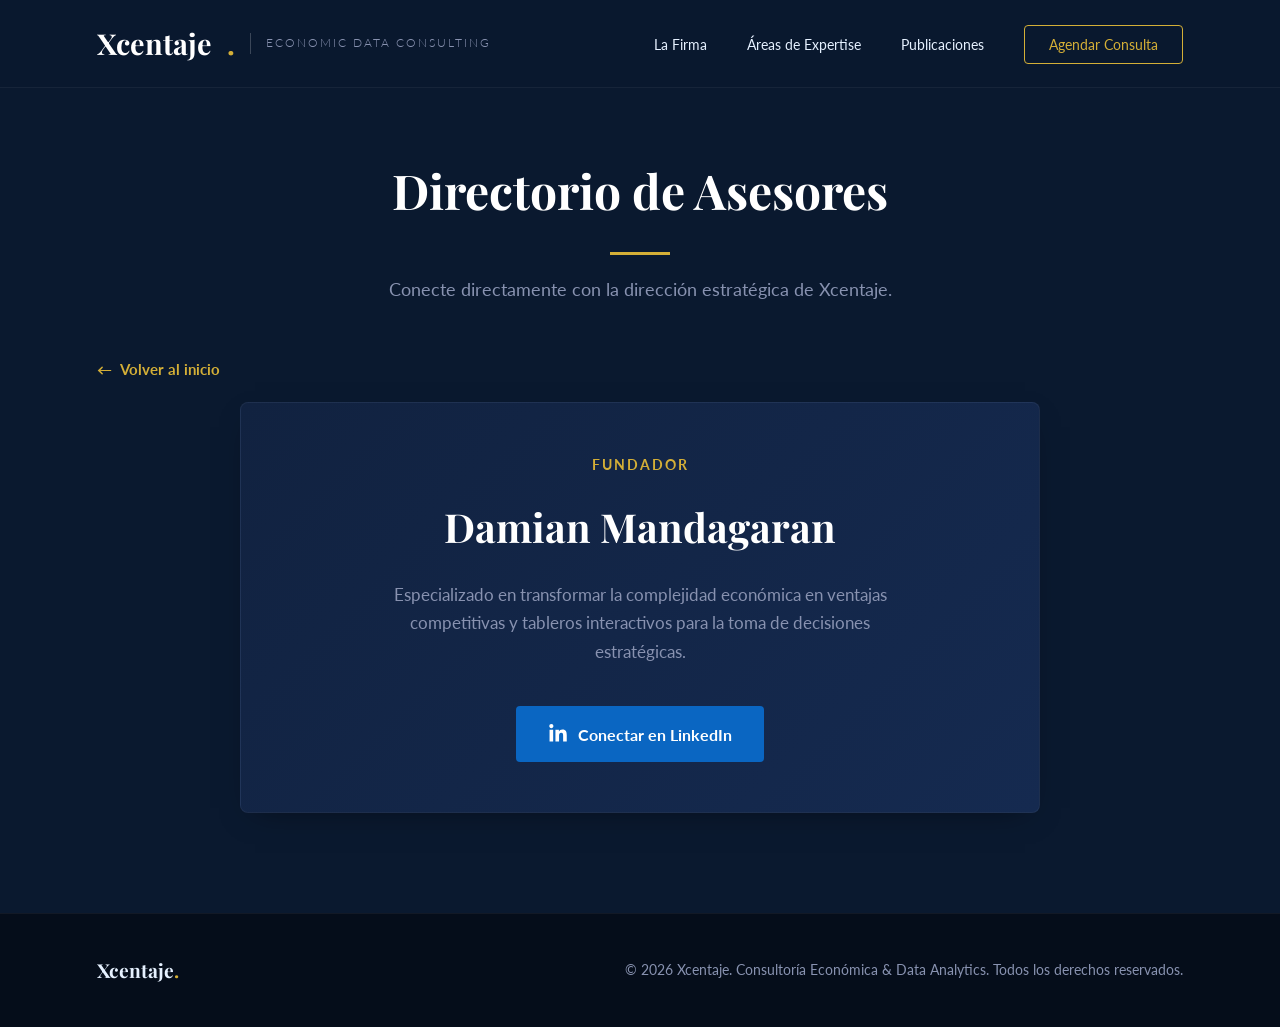
==== contacto.html @ ff69a21d "Agregar seccion de Fundador y boton de Linkedin" ====
<!DOCTYPE html>
<html lang="es">

<head>
    <meta charset="UTF-8">
    <meta name="viewport" content="width=device-width, initial-scale=1.0">
    <title>Xcentaje | Contacto y Equipo</title>
    <link
        href="https://fonts.googleapis.com/css2?family=Lato:wght@300;400;700&family=Playfair+Display:wght@500;700&display=swap"
        rel="stylesheet">
    <link rel="stylesheet" href="style.css">
    <style>
        /* Estilos específicos para la página de equipo/contacto */
        .team-header {
            padding-top: 150px;
            padding-bottom: 50px;
            text-align: center;
        }

        .team-header h1 {
            font-family: var(--font-heading);
            font-size: 3rem;
            color: var(--white);
            margin-bottom: 15px;
        }

        .team-header p {
            color: var(--text-muted);
            font-size: 1.1rem;
            max-width: 600px;
            margin: 0 auto;
        }

        .contact-container {
            display: grid;
            grid-template-columns: 1fr;
            gap: 50px;
            padding-bottom: 100px;
            max-width: 800px;
            margin: 0 auto;
        }

        .profile-card {
            background: linear-gradient(135deg, var(--secondary-dark), #152A50);
            border: 1px solid rgba(255, 255, 255, 0.05);
            border-radius: 8px;
            padding: 50px;
            text-align: center;
            box-shadow: 0 10px 30px -15px rgba(0, 0, 0, 0.5);
            animation: fadeIn 1s ease forwards;
        }

        @keyframes fadeIn {
            from {
                opacity: 0;
                transform: translateY(20px);
            }

            to {
                opacity: 1;
                transform: translateY(0);
            }
        }

        .profile-role {
            color: var(--gold);
            font-size: 0.9rem;
            font-weight: 700;
            letter-spacing: 2px;
            text-transform: uppercase;
            margin-bottom: 15px;
            display: block;
        }

        .profile-name {
            font-family: var(--font-heading);
            font-size: 2.5rem;
            color: var(--white);
            margin-bottom: 20px;
        }

        .profile-desc {
            color: var(--text-muted);
            font-size: 1.05rem;
            margin-bottom: 40px;
            max-width: 500px;
            margin-left: auto;
            margin-right: auto;
        }

        .linkedin-btn {
            display: inline-flex;
            align-items: center;
            gap: 10px;
            background-color: #0A66C2;
            /* Color oficial de LinkedIn */
            color: white !important;
            text-decoration: none;
            padding: 0.9rem 2rem;
            border-radius: 4px;
            font-weight: 700;
            transition: 0.3s;
        }

        .linkedin-btn:hover {
            background-color: #004182;
            transform: translateY(-2px);
            box-shadow: 0 5px 15px rgba(10, 102, 194, 0.4);
        }

        /* Ícono SVG de LinkedIn */
        .linkedin-icon {
            width: 20px;
            height: 20px;
            fill: white;
        }

        .back-link {
            color: var(--gold);
            text-decoration: none;
            font-weight: 700;
            font-size: 0.95rem;
            display: inline-flex;
            align-items: center;
            gap: 8px;
            transition: 0.3s;
            margin-bottom: 20px;
        }

        .back-link:hover {
            color: var(--gold-hover);
            transform: translateX(-5px);
        }
    </style>
</head>

<body>
    <!-- Menú de Navegación -->
    <nav class="navbar">
        <div class="container nav-container">
            <div class="logo">
                <a href="index.html"
                    style="text-decoration: none; color: inherit; display: flex; align-items: center; gap: 15px;">
                    Xcentaje<span class="dot">.</span>
                    <span class="logo-sub">Economic Data Consulting</span>
                </a>
            </div>
            <ul class="nav-menu">
                <li><a href="index.html#firma">La Firma</a></li>
                <li><a href="index.html#expertise">Áreas de Expertise</a></li>
                <li><a href="publicaciones.html">Publicaciones</a></li>
                <li><a href="contacto.html" class="btn-gold">Agendar Consulta</a></li>
            </ul>
        </div>
    </nav>

    <!-- Header Contacto -->
    <header class="team-header">
        <div class="container">
            <h1>Directorio de Asesores</h1>
            <div class="divider text-center"></div>
            <p>Conecte directamente con la dirección estratégica de Xcentaje.</p>
        </div>
    </header>

    <!-- Tarjeta de Perfil -->
    <main class="container">
        <a href="index.html" class="back-link">
            <span>←</span> Volver al inicio
        </a>

        <div class="contact-container">
            <div class="profile-card">
                <span class="profile-role">Fundador</span>
                <h2 class="profile-name">Damian Mandagaran</h2>
                <p class="profile-desc">Especializado en transformar la complejidad económica en ventajas competitivas y
                    tableros interactivos para la toma de decisiones estratégicas.</p>

                <a href="https://www.linkedin.com/in/damian522/" target="_blank" rel="noopener noreferrer"
                    class="linkedin-btn">
                    <svg class="linkedin-icon" xmlns="http://www.w3.org/2000/svg" viewBox="0 0 448 512">
                        <!-- Font Awesome Free 5.15.4 by @fontawesome - https://fontawesome.com License - https://fontawesome.com/license/free (Icons: CC BY 4.0, Fonts: SIL OFL 1.1, Code: MIT License) -->
                        <path
                            d="M100.28 448H7.4V148.9h92.88zM53.79 108.1C24.09 108.1 0 83.5 0 53.8a53.79 53.79 0 0 1 107.58 0c0 29.7-24.1 54.3-53.79 54.3zM447.9 448h-92.68V302.4c0-34.7-.7-79.2-48.29-79.2-48.29 0-55.69 37.7-55.69 76.7V448h-92.78V148.9h89.08v40.8h1.3c12.4-23.5 42.69-48.3 87.88-48.3 94 0 111.28 61.9 111.28 142.3V448z" />
                    </svg>
                    Conectar en LinkedIn
                </a>
            </div>
        </div>
    </main>

    <!-- Footer -->
    <footer>
        <div class="container footer-content">
            <div class="footer-logo">
                Xcentaje<span class="dot">.</span>
            </div>
            <div class="footer-copy">
                &copy; 2026 Xcentaje. Consultoría Económica & Data Analytics. Todos los derechos reservados.
            </div>
        </div>
    </footer>
</body>

</html>
---- style.css ----
/* === Variables de Diseño Corporativo (Económico/Consultoría) === */
:root {
    --primary-dark: #0A192F;
    /* Azul marino muy oscuro, serio */
    --secondary-dark: #112240;
    /* Azul secundario para tarjetas */
    --gold: #D4AF37;
    /* Dorado para denotar riqueza/finanzas */
    --gold-hover: #F1D570;
    --text-main: #E6F1FF;
    /* Blanco azulado para máxima lectura */
    --text-muted: #8892B0;
    /* Gris azulado para párrafos */
    --white: #ffffff;

    --font-heading: 'Playfair Display', serif;
    /* Autoridad y elegancia */
    --font-body: 'Lato', sans-serif;
    /* Minimalismo y legibilidad datos */
}

* {
    margin: 0;
    padding: 0;
    box-sizing: border-box;
}

body {
    background-color: var(--primary-dark);
    color: var(--text-main);
    font-family: var(--font-body);
    line-height: 1.7;
    overflow-x: hidden;
}

.container {
    max-width: 1150px;
    margin: 0 auto;
    padding: 0 2rem;
}

.text-center {
    text-align: center;
}

/* === Navbar === */
.navbar {
    position: fixed;
    width: 100%;
    top: 0;
    background-color: rgba(10, 25, 47, 0.95);
    backdrop-filter: blur(10px);
    border-bottom: 1px solid rgba(255, 255, 255, 0.05);
    z-index: 1000;
    padding: 1.2rem 0;
    transition: 0.3s;
}

.nav-container {
    display: flex;
    justify-content: space-between;
    align-items: center;
}

.logo {
    font-family: var(--font-heading);
    font-size: 1.8rem;
    font-weight: 700;
    color: var(--white);
    display: flex;
    align-items: center;
    gap: 15px;
}

.logo .dot {
    color: var(--gold);
}

.logo-sub {
    font-family: var(--font-body);
    font-size: 0.75rem;
    color: var(--text-muted);
    font-weight: 300;
    letter-spacing: 2px;
    border-left: 1px solid rgba(255, 255, 255, 0.2);
    padding-left: 15px;
    text-transform: uppercase;
}

.nav-menu {
    list-style: none;
    display: flex;
    gap: 2.5rem;
    align-items: center;
}

.nav-menu a {
    text-decoration: none;
    color: var(--text-main);
    font-size: 0.9rem;
    font-weight: 400;
    transition: 0.3s;
}

.nav-menu a:hover {
    color: var(--gold);
}

/* Botones Nav */
.btn-gold {
    border: 1px solid var(--gold);
    padding: 0.6rem 1.5rem;
    border-radius: 4px;
    color: var(--gold) !important;
}

.btn-gold:hover {
    background-color: rgba(212, 175, 55, 0.1);
}

/* === Botones Generales === */
.btn-gold-solid {
    background-color: var(--gold);
    color: var(--primary-dark) !important;
    text-decoration: none;
    padding: 0.9rem 2rem;
    border-radius: 4px;
    font-weight: 700;
    transition: 0.3s;
    display: inline-block;
}

.btn-gold-solid:hover {
    background-color: var(--gold-hover);
    transform: translateY(-2px);
}

.btn-outline-white {
    border: 1px solid var(--text-muted);
    color: var(--text-main) !important;
    text-decoration: none;
    padding: 0.9rem 2rem;
    border-radius: 4px;
    font-weight: 400;
    transition: 0.3s;
    display: inline-block;
}

.btn-outline-white:hover {
    border-color: var(--white);
    color: var(--white) !important;
    background-color: rgba(255, 255, 255, 0.05);
}

/* === Hero Section === */
.hero {
    padding-top: 150px;
    padding-bottom: 100px;
    min-height: 90vh;
    display: flex;
    align-items: center;
    position: relative;
    background: radial-gradient(circle at top right, rgba(17, 34, 64, 1) 0%, rgba(10, 25, 47, 1) 60%);
}

.hero-grid {
    display: grid;
    grid-template-columns: 1fr 1fr;
    gap: 4rem;
    align-items: center;
}

.tagline {
    color: var(--gold);
    font-size: 0.8rem;
    font-weight: 700;
    letter-spacing: 3px;
    margin-bottom: 20px;
}

.hero h1 {
    font-family: var(--font-heading);
    font-size: 3.5rem;
    line-height: 1.1;
    margin-bottom: 1.5rem;
    color: var(--white);
}

.hero p {
    font-size: 1.15rem;
    color: var(--text-muted);
    margin-bottom: 2.5rem;
    max-width: 90%;
}

.hero p strong {
    color: var(--white);
    font-weight: 700;
}

.hero-buttons {
    display: flex;
    gap: 1.5rem;
}

/* Gráfico abstracto hero (Pura CSS) */
.hero-graphic {
    display: flex;
    align-items: flex-end;
    gap: 15px;
    height: 300px;
    position: relative;
    padding: 20px;
    border-bottom: 1px solid rgba(255, 255, 255, 0.1);
    border-left: 1px solid rgba(255, 255, 255, 0.1);
    animation: fadeIn 2s ease;
}

.bar {
    width: 60px;
    background: var(--secondary-dark);
    border-top: 2px solid var(--gold);
    transition: 1s ease-in-out;
    opacity: 0.8;
}

.bar:hover {
    opacity: 1;
    background: rgba(212, 175, 55, 0.2);
}

.bar-1 {
    height: 40%;
    animation: grow 1s ease-out;
}

.bar-2 {
    height: 60%;
    animation: grow 1.4s ease-out;
}

.bar-3 {
    height: 50%;
    animation: grow 1.8s ease-out;
}

.bar-4 {
    height: 90%;
    animation: grow 2.2s ease-out;
    background: rgba(212, 175, 55, 0.15);
}

@keyframes grow {
    from {
        height: 0;
    }
}

/* === Expertise Section === */
.expertise-section {
    padding: 100px 0;
    background-color: var(--secondary-dark);
}

.section-title {
    margin-bottom: 60px;
}

.section-title h2 {
    font-family: var(--font-heading);
    font-size: 2.8rem;
    color: var(--white);
}

.divider {
    height: 3px;
    width: 60px;
    background-color: var(--gold);
    margin: 20px auto;
}

.section-title p {
    color: var(--text-muted);
    max-width: 600px;
    margin: 0 auto;
    font-size: 1.1rem;
}

.expertise-grid {
    display: grid;
    grid-template-columns: repeat(auto-fit, minmax(250px, 1fr));
    gap: 30px;
}

.card-expertise {
    background-color: var(--primary-dark);
    padding: 40px 30px;
    border-top: 3px solid transparent;
    transition: 0.3s;
    box-shadow: 0 10px 30px -15px rgba(0, 0, 0, 0.5);
}

.card-expertise:hover {
    border-top-color: var(--gold);
    transform: translateY(-5px);
}

.card-expertise .icon {
    font-size: 2.5rem;
    margin-bottom: 20px;
}

.card-expertise h3 {
    font-family: var(--font-heading);
    font-size: 1.3rem;
    color: var(--white);
    margin-bottom: 15px;
}

.card-expertise p {
    font-size: 0.95rem;
    color: var(--text-muted);
}

/* === Proceso / Metodología === */
.process-section {
    padding: 120px 0;
    background-color: var(--primary-dark);
}

.process-grid {
    display: grid;
    grid-template-columns: 1fr 1fr;
    gap: 60px;
    align-items: center;
}

.process-info h2 {
    font-family: var(--font-heading);
    font-size: 2.8rem;
    color: var(--white);
    line-height: 1.2;
}

.process-info .divider {
    margin: 30px 0;
}

.process-info p {
    color: var(--text-muted);
    font-size: 1.1rem;
}

.process-steps {
    display: flex;
    flex-direction: column;
    gap: 40px;
}

.step {
    display: flex;
    gap: 20px;
}

.step-num {
    font-family: var(--font-heading);
    font-size: 2.5rem;
    color: var(--secondary-dark);
    font-weight: 700;
    line-height: 1;
    -webkit-text-stroke: 1px var(--gold);
    min-width: 60px;
}

.step-text h4 {
    color: var(--text-main);
    font-size: 1.2rem;
    margin-bottom: 10px;
}

.step-text p {
    color: var(--text-muted);
    font-size: 0.95rem;
}

/* === CTA Box === */
.cta-section {
    padding: 60px 0 100px 0;
    background-color: var(--primary-dark);
}

.cta-box {
    background: linear-gradient(135deg, var(--secondary-dark), #152A50);
    padding: 60px 40px;
    border-radius: 8px;
    border: 1px solid rgba(255, 255, 255, 0.05);
}

.cta-box h2 {
    font-family: var(--font-heading);
    font-size: 2.5rem;
    color: var(--white);
    margin-bottom: 20px;
}

.cta-box p {
    color: var(--text-muted);
    max-width: 600px;
    margin: 0 auto;
    font-size: 1.1rem;
}

/* === Footer === */
footer {
    background-color: #050d1a;
    padding: 40px 0;
    border-top: 1px solid rgba(255, 255, 255, 0.05);
}

.footer-content {
    display: flex;
    justify-content: space-between;
    align-items: center;
}

.footer-logo {
    font-family: var(--font-heading);
    color: var(--text-main);
    font-weight: 700;
    font-size: 1.2rem;
}

.footer-logo .dot {
    color: var(--gold);
}

.footer-copy {
    color: var(--text-muted);
    font-size: 0.85rem;
}

/* Responsivo Simple */
@media (max-width: 900px) {
    .nav-menu {
        display: none;
    }

    .hero-grid,
    .process-grid {
        grid-template-columns: 1fr;
    }

    .hero-graphic {
        display: none;
    }

    .hero h1 {
        font-size: 2.8rem;
    }
}
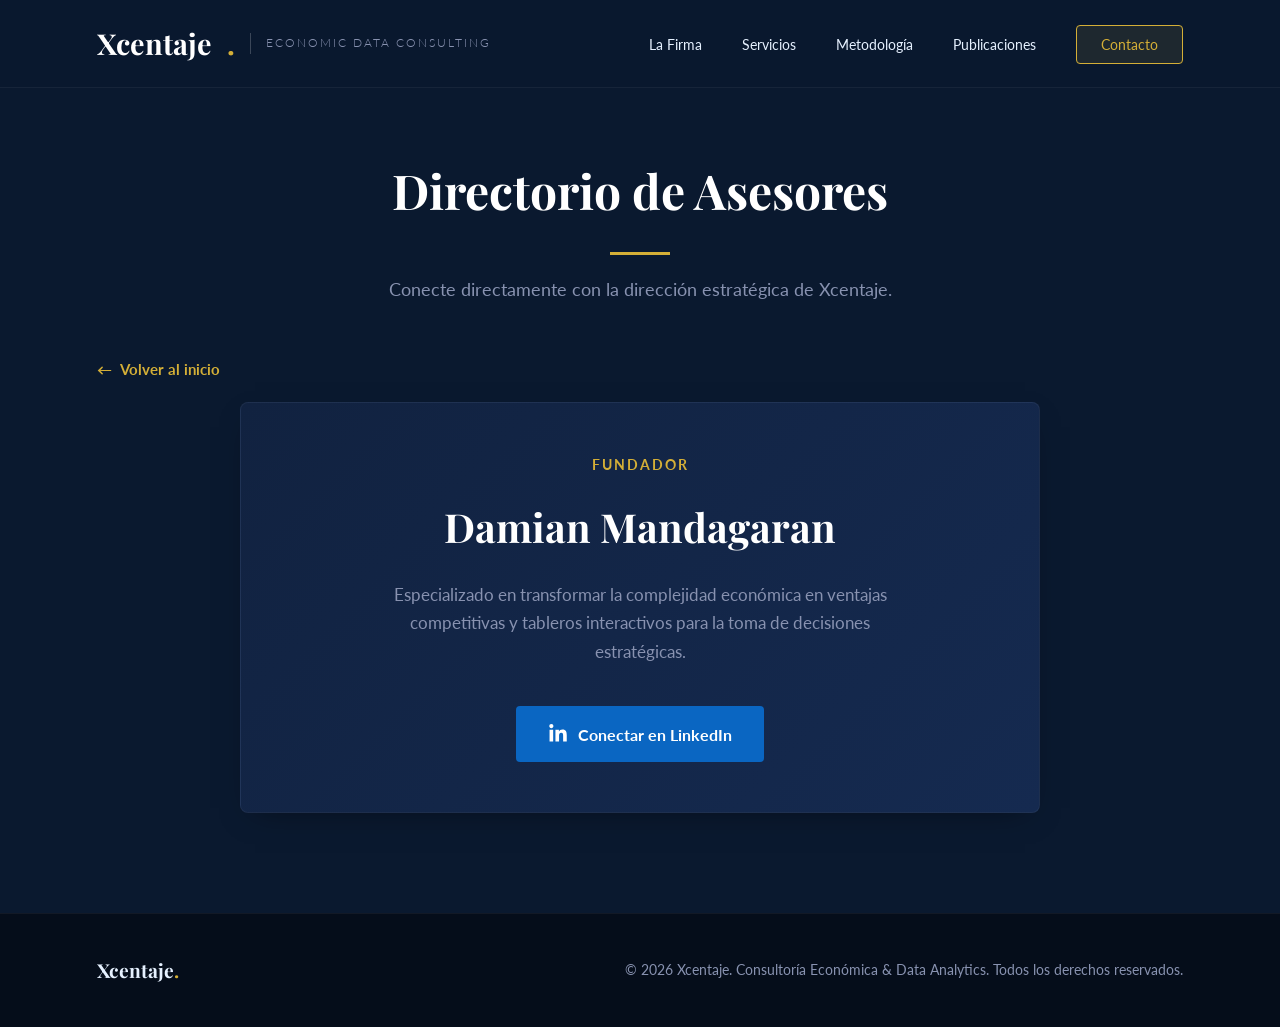
==== commit f20b267e: "Modularizar Areas de Expertise y agregar pagina detallada servicios.html con navegacion rapida" ====
--- a/contacto.html
+++ b/contacto.html
@@ -147,9 +147,10 @@
             </div>
             <ul class="nav-menu">
                 <li><a href="index.html#firma">La Firma</a></li>
-                <li><a href="index.html#expertise">Áreas de Expertise</a></li>
+                <li><a href="servicios.html">Servicios</a></li>
+                <li><a href="index.html#metodologia">Metodología</a></li>
                 <li><a href="publicaciones.html">Publicaciones</a></li>
-                <li><a href="contacto.html" class="btn-gold">Agendar Consulta</a></li>
+                <li><a href="contacto.html" class="btn-gold" style="background-color: rgba(212, 175, 55, 0.1);">Contacto</a></li>
             </ul>
         </div>
     </nav>
--- a/style.css
+++ b/style.css
@@ -288,38 +288,108 @@
 
 .expertise-grid {
     display: grid;
-    grid-template-columns: repeat(auto-fit, minmax(250px, 1fr));
+    grid-template-columns: repeat(auto-fit, minmax(340px, 1fr));
     gap: 30px;
 }
 
 .card-expertise {
     background-color: var(--primary-dark);
-    padding: 40px 30px;
-    border-top: 3px solid transparent;
-    transition: 0.3s;
+    padding: 35px 30px;
+    border-radius: 6px;
+    border: 1px solid rgba(255, 255, 255, 0.06);
+    border-top: 3px solid rgba(212, 175, 55, 0.6);
+    transition: all 0.3s ease;
     box-shadow: 0 10px 30px -15px rgba(0, 0, 0, 0.5);
+    display: flex;
+    flex-direction: column;
 }
 
 .card-expertise:hover {
     border-top-color: var(--gold);
+    border-color: rgba(212, 175, 55, 0.35);
     transform: translateY(-5px);
-}
-
-.card-expertise .icon {
-    font-size: 2.5rem;
+    box-shadow: 0 15px 35px -10px rgba(0, 0, 0, 0.7), 0 0 15px rgba(212, 175, 55, 0.08);
+}
+
+.expertise-header {
+    display: flex;
+    align-items: center;
+    gap: 15px;
     margin-bottom: 20px;
-}
-
-.card-expertise h3 {
-    font-family: var(--font-heading);
-    font-size: 1.3rem;
-    color: var(--white);
-    margin-bottom: 15px;
+    padding-bottom: 15px;
+    border-bottom: 1px solid rgba(255, 255, 255, 0.08);
+}
+
+.expertise-header .icon {
+    font-size: 1.8rem;
+    line-height: 1;
+    display: flex;
+    align-items: center;
+    justify-content: center;
+}
+
+.expertise-header h3 {
+    font-family: var(--font-heading);
+    font-size: 1.25rem;
+    color: var(--white);
+    margin: 0;
+    line-height: 1.3;
 }
 
 .card-expertise p {
+    color: var(--text-muted);
     font-size: 0.95rem;
-    color: var(--text-muted);
+    line-height: 1.6;
+    margin-bottom: 20px;
+}
+
+.btn-card-link {
+    margin-top: auto;
+    color: var(--gold);
+    text-decoration: none;
+    font-size: 0.92rem;
+    font-weight: 700;
+    display: inline-flex;
+    align-items: center;
+    gap: 6px;
+    transition: all 0.2s ease;
+}
+
+.btn-card-link:hover {
+    color: var(--gold-hover);
+    gap: 10px;
+}
+
+.expertise-list {
+    list-style: none;
+    padding: 0;
+    margin: 0;
+    display: flex;
+    flex-direction: column;
+    gap: 12px;
+}
+
+.expertise-list li {
+    position: relative;
+    padding-left: 18px;
+    font-size: 0.92rem;
+    color: var(--text-muted);
+    line-height: 1.5;
+    transition: color 0.2s ease;
+}
+
+.expertise-list li::before {
+    content: "▫";
+    position: absolute;
+    left: 0;
+    top: 0;
+    color: var(--gold);
+    font-size: 0.85rem;
+    line-height: 1.5;
+}
+
+.card-expertise:hover .expertise-list li {
+    color: var(--text-main);
 }
 
 /* === Proceso / Metodología === */
@@ -457,4 +527,18 @@
     .hero h1 {
         font-size: 2.8rem;
     }
+}
+
+@media (max-width: 600px) {
+    .expertise-grid {
+        grid-template-columns: 1fr;
+    }
+
+    .card-expertise {
+        padding: 25px 20px;
+    }
+
+    .hero h1 {
+        font-size: 2.2rem;
+    }
 }
